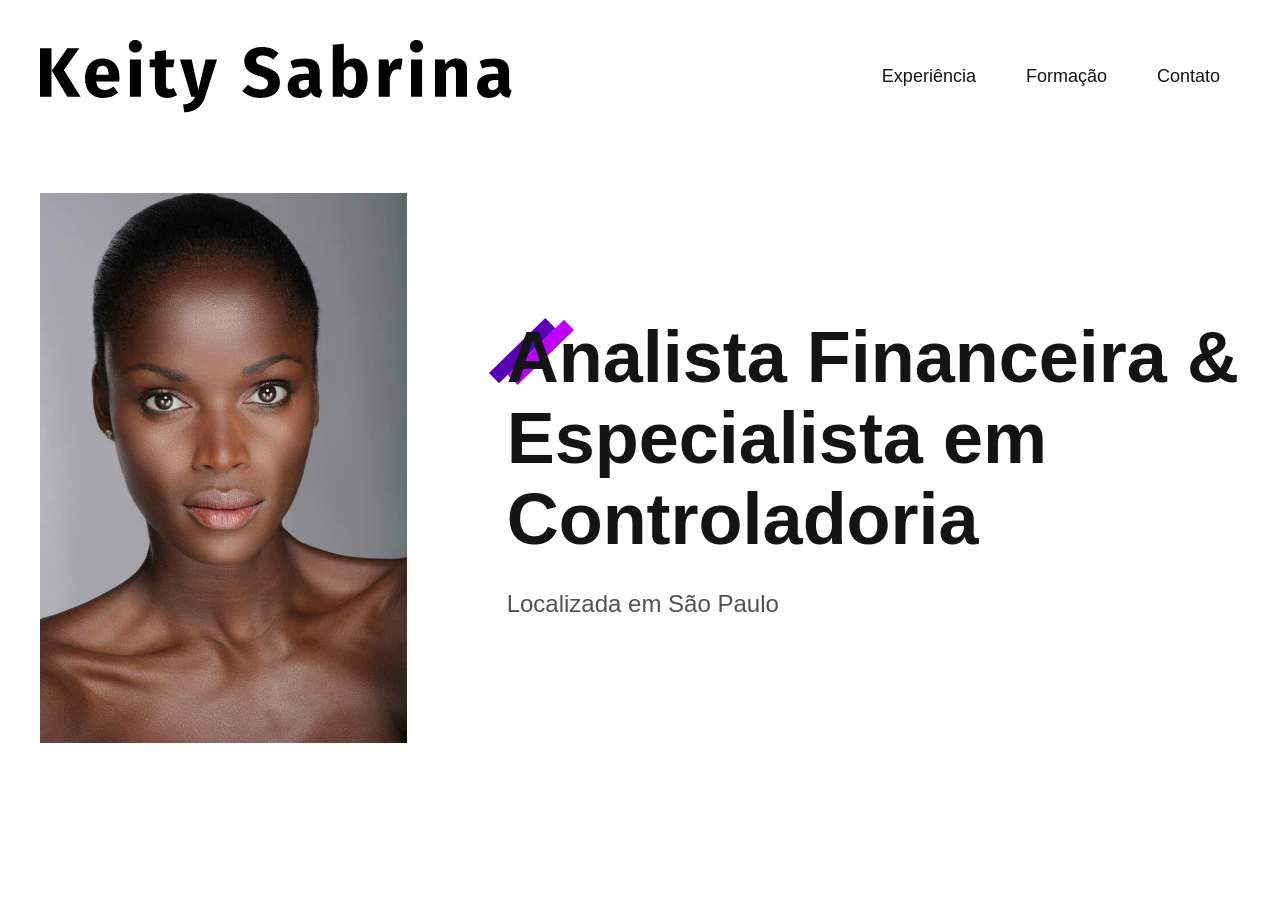
==== index.html @ fabfdf27 "Primeiro commit" ====
<!DOCTYPE html>
<html lang="en">
<head>
    <meta charset="UTF-8">
    <meta name="viewport" content="width=device-width, initial-scale=1.0">
    <title>Keity Sabrina</title>
    <link rel="stylesheet" href="./css/style.css">
</head>
<body>
    <header class="header">
        <img src="./Assets/logo.svg" alt="">
        <nav>
            <ul class="header-menu">
                <li><a href="#experiencia">Experiência</a> </li>
                <li><a href="#formacao">Formação</a> </li>
                <li><a href="#contato">Contato</a> </li>
            </ul>
        </nav>
    </header>

    <main class="introducao">
        <img src="./Assets/teste perfil.jpg" alt="perfil">
        <div>
            <h1>Analista Financeira &<br> Especialista em<br> Controladoria</h1>
            <p>Localizada em São Paulo</p>
        </div>
    </main>
</body>
</html>
---- css/style.css ----
@import "./global.css";
@import "./header.css";
@import "./introducao.css";
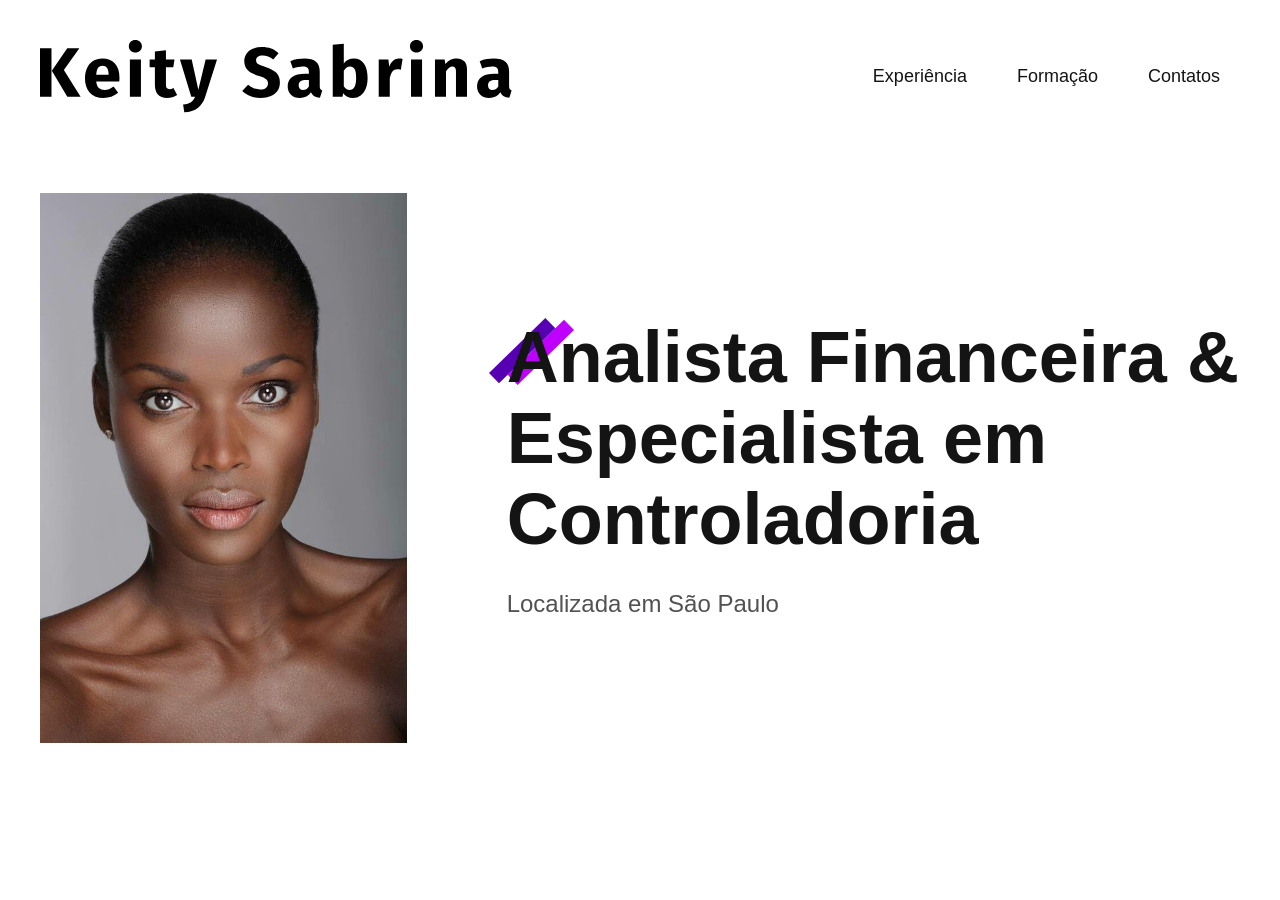
==== commit 6ea152dd: "testee" ====
--- a/index.html
+++ b/index.html
@@ -13,7 +13,7 @@
             <ul class="header-menu">
                 <li><a href="#experiencia">Experiência</a> </li>
                 <li><a href="#formacao">Formação</a> </li>
-                <li><a href="#contato">Contato</a> </li>
+                <li><a href="#contato">Contatos</a> </li>
             </ul>
         </nav>
     </header>
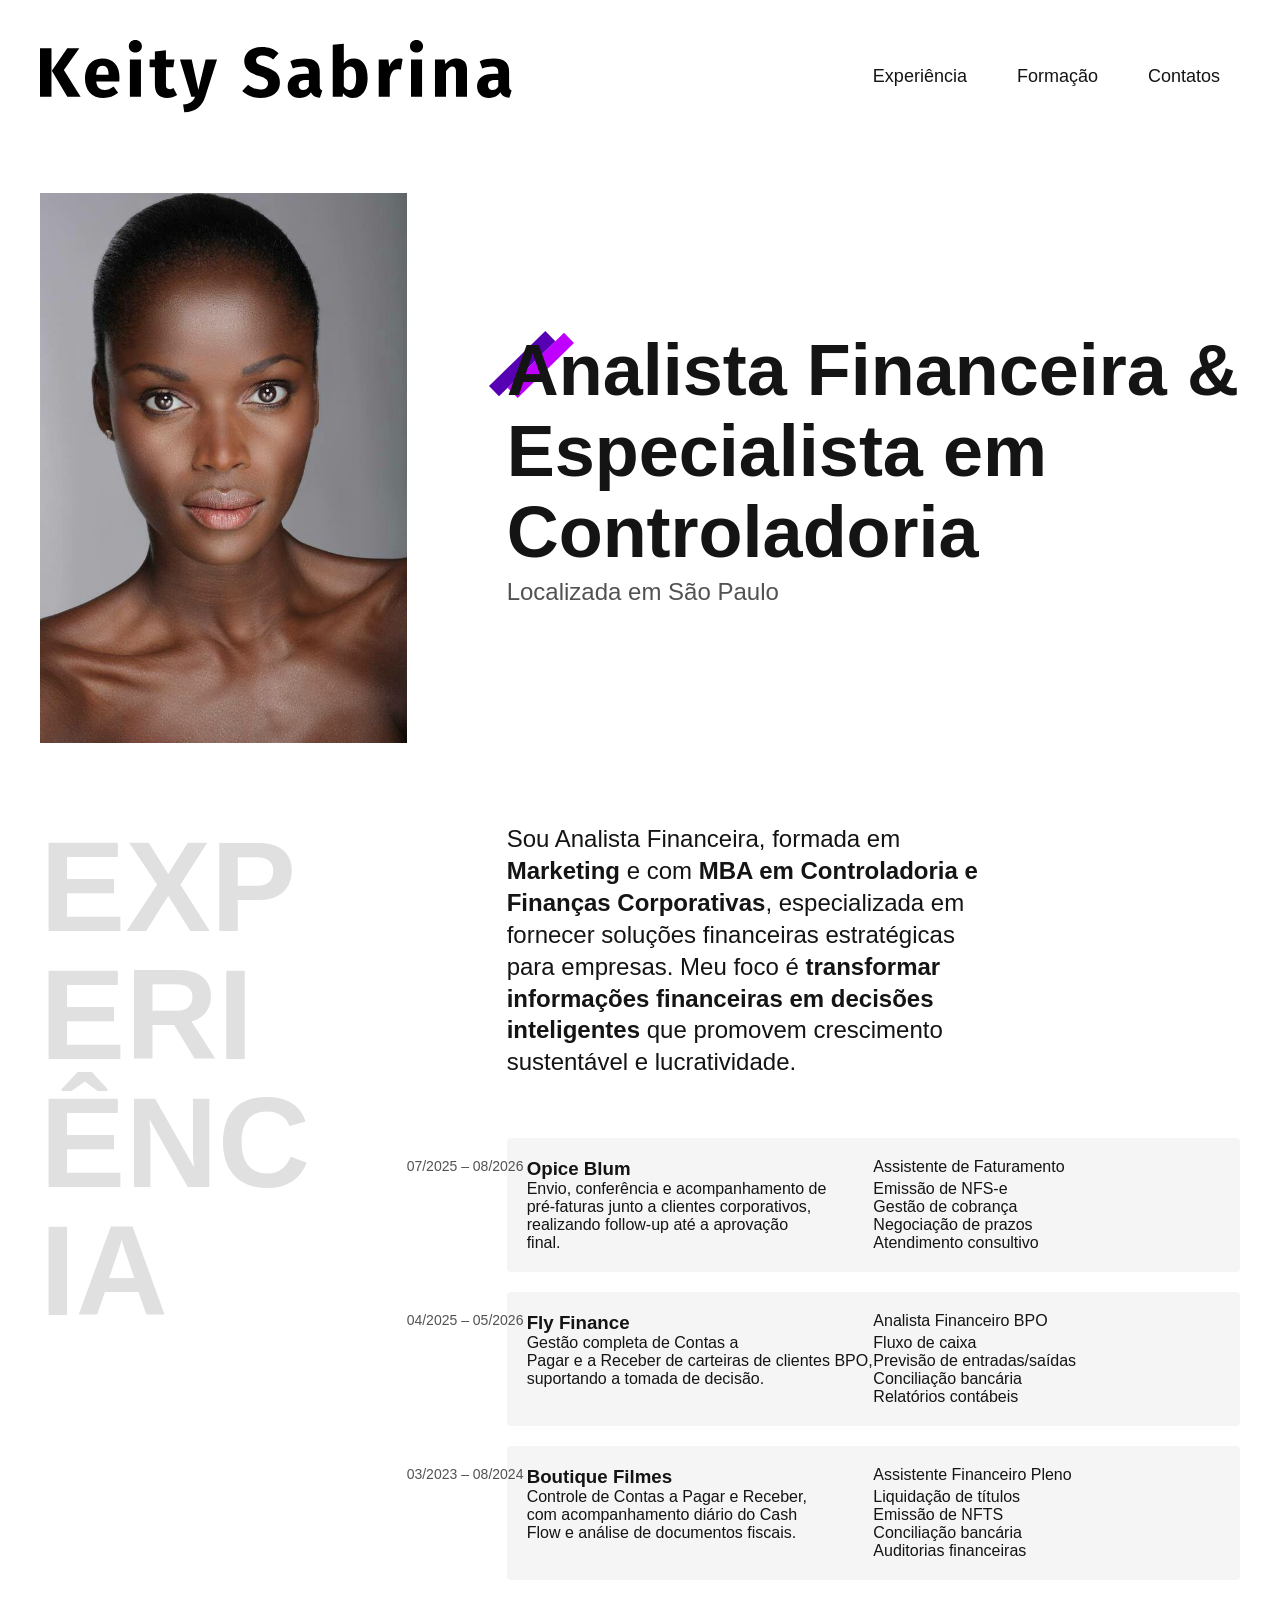
==== commit 1be830e5: "experiencia" ====
--- a/index.html
+++ b/index.html
@@ -25,5 +25,62 @@
             <p>Localizada em São Paulo</p>
         </div>
     </main>
+    <section class="experiencia" id="experiencia" aria-label="Experiência">
+        <h2 class="subtitulo">EXPERIÊNCIA</h2>
+        <div>
+        <p class="experiencia-texto">Sou Analista Financeira, formada em<br> <strong>Marketing</strong> e com <strong>MBA
+             em Controladoria e<br> Finanças Corporativas</strong>, especializada em<br>
+              fornecer soluções financeiras estratégicas<br> para empresas.
+               Meu foco é <strong>transformar<br> informações financeiras em decisões<br>
+                inteligentes</strong> que promovem crescimento<br> sustentável e lucratividade.</p>
+
+                <div class="empresa">
+                <span class="empresa-ano">07/2025 – 08/2026</span>
+                <h3 class="empresa-titulo">Opice Blum</h3>
+                <span class="empresa-titulo">Assistente de Faturamento</span>
+                <p class="empresa-texto">Envio, conferência e acompanhamento de<br> 
+                    pré-faturas junto a clientes corporativos,<br>
+                      realizando follow-up até a aprovação<br>
+                      final.</p>
+                      <ul class="empresa-habilidades">
+                        <li>Emissão de NFS-e </li>
+                        <li>Gestão de cobrança</li>
+                        <li>Negociação de prazos</li>
+                        <li>Atendimento consultivo</li>
+                      </ul>
+                </div>
+                
+                <div class="empresa">
+                <span class="empresa-ano">04/2025 – 05/2026</span>
+                <h3 class="empresa-titulo">Fly Finance</h3>
+                <span class="empresa-titulo">Analista Financeiro BPO</span>
+                <p class="empresa-texto">Gestão completa de Contas a<br>
+                     Pagar e a Receber de carteiras de clientes BPO,<br>
+                      suportando a tomada de decisão.</p>
+                      <ul class="empresa-habilidades">
+                        <li>Fluxo de caixa</li>
+                        <li>Previsão de entradas/saídas</li>
+                        <li>Conciliação bancária</li>
+                        <li>Relatórios contábeis</li>
+                      </ul>
+                </div>
+
+                <div class="empresa">
+                <span class="empresa-ano">03/2023 – 08/2024</span>
+                <h3 class="empresa-titulo">Boutique Filmes</h3>
+                <span class="empresa-titulo">Assistente Financeiro Pleno</span>
+                <p class="empresa-texto"> Controle de Contas a Pagar e Receber,<br>
+                     com acompanhamento diário do Cash<br>
+                      Flow e análise de documentos fiscais.</p>
+                      <ul class="empresa-habilidades">
+                        <li> Liquidação de títulos</li>
+                        <li>Emissão de NFTS</li>
+                        <li> Conciliação bancária</li>
+                        <li>Auditorias financeiras</li>
+                      </ul>
+                </div>
+        </div>
+        
+    </section>
 </body>
 </html>
--- a/css/style.css
+++ b/css/style.css
@@ -1,4 +1,5 @@
 @import "./global.css";
 @import "./header.css";
 @import "./introducao.css";
+@import"./experiencia.css";
 
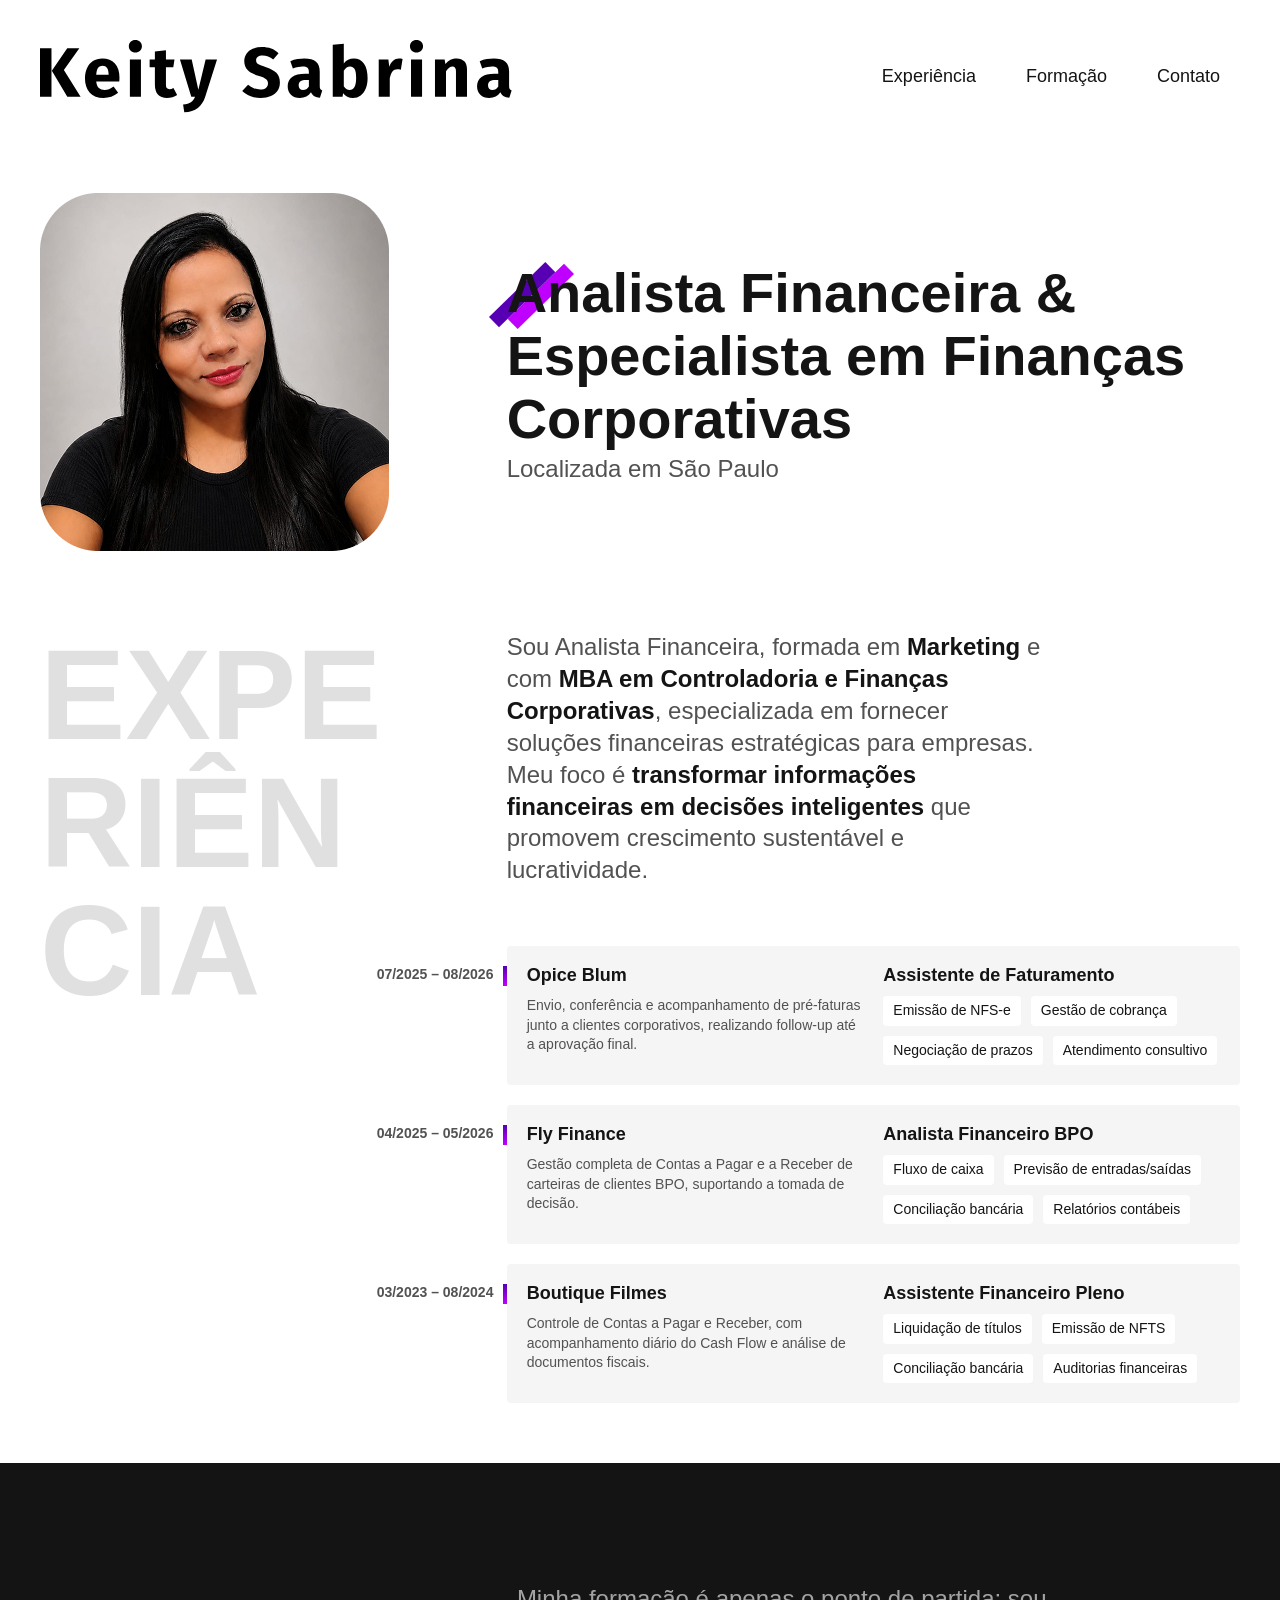
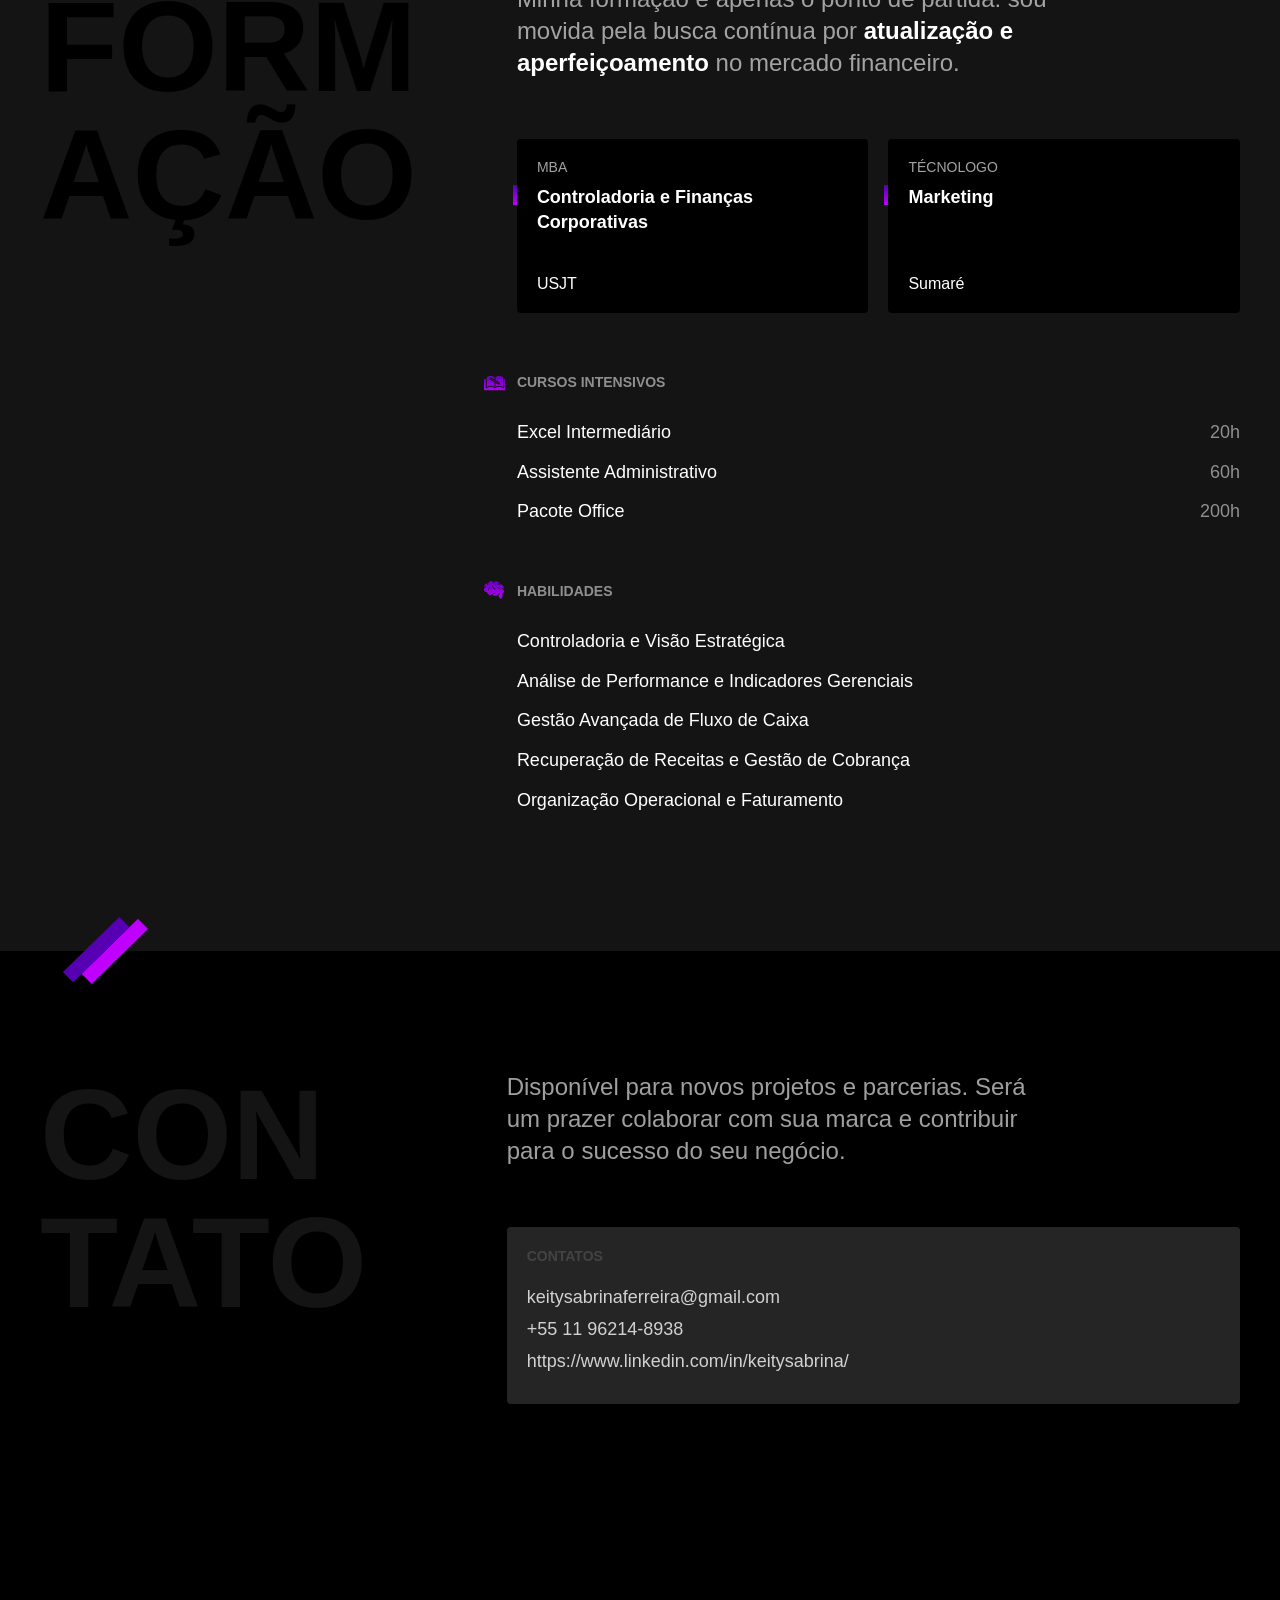
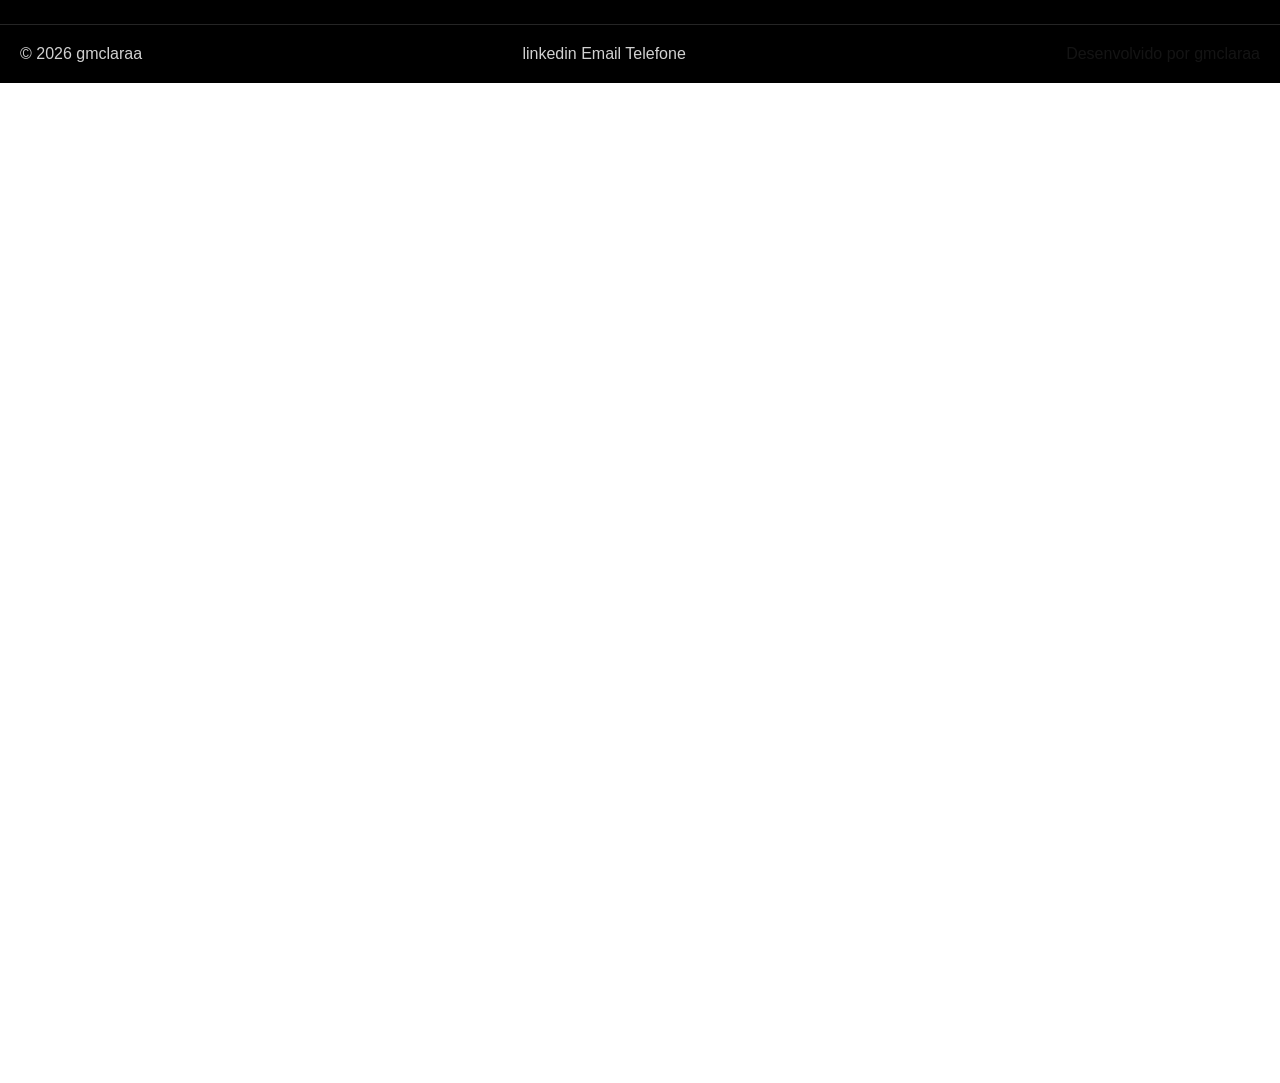
==== commit 8e9b52fd: "footer" ====
--- a/index.html
+++ b/index.html
@@ -13,34 +13,34 @@
             <ul class="header-menu">
                 <li><a href="#experiencia">Experiência</a> </li>
                 <li><a href="#formacao">Formação</a> </li>
-                <li><a href="#contato">Contatos</a> </li>
+                <li><a href="#contato">Contato</a> </li>
             </ul>
         </nav>
     </header>
 
     <main class="introducao">
-        <img src="./Assets/teste perfil.jpg" alt="perfil">
+        <img src="./Assets/perfil.png" alt="perfil">
         <div>
-            <h1>Analista Financeira &<br> Especialista em<br> Controladoria</h1>
+            <h1>Analista Financeira & Especialista em Finanças Corporativas</h1>
             <p>Localizada em São Paulo</p>
         </div>
     </main>
     <section class="experiencia" id="experiencia" aria-label="Experiência">
-        <h2 class="subtitulo">EXPERIÊNCIA</h2>
+        <h2 class="subtitulo">Expe<br>riên<br>cia</h2>
         <div>
-        <p class="experiencia-texto">Sou Analista Financeira, formada em<br> <strong>Marketing</strong> e com <strong>MBA
-             em Controladoria e<br> Finanças Corporativas</strong>, especializada em<br>
-              fornecer soluções financeiras estratégicas<br> para empresas.
-               Meu foco é <strong>transformar<br> informações financeiras em decisões<br>
-                inteligentes</strong> que promovem crescimento<br> sustentável e lucratividade.</p>
+        <p class="experiencia-texto">Sou Analista Financeira, formada em <strong>Marketing</strong> e com <strong>MBA
+             em Controladoria e Finanças Corporativas</strong>, especializada em
+              fornecer soluções financeiras estratégicas para empresas.
+               Meu foco é <strong>transformar informações financeiras em decisões
+                inteligentes</strong> que promovem crescimento sustentável e lucratividade.</p>
 
                 <div class="empresa">
                 <span class="empresa-ano">07/2025 – 08/2026</span>
                 <h3 class="empresa-titulo">Opice Blum</h3>
                 <span class="empresa-titulo">Assistente de Faturamento</span>
-                <p class="empresa-texto">Envio, conferência e acompanhamento de<br> 
-                    pré-faturas junto a clientes corporativos,<br>
-                      realizando follow-up até a aprovação<br>
+                <p class="empresa-texto">Envio, conferência e acompanhamento de
+                    pré-faturas junto a clientes corporativos,
+                      realizando follow-up até a aprovação
                       final.</p>
                       <ul class="empresa-habilidades">
                         <li>Emissão de NFS-e </li>
@@ -54,8 +54,8 @@
                 <span class="empresa-ano">04/2025 – 05/2026</span>
                 <h3 class="empresa-titulo">Fly Finance</h3>
                 <span class="empresa-titulo">Analista Financeiro BPO</span>
-                <p class="empresa-texto">Gestão completa de Contas a<br>
-                     Pagar e a Receber de carteiras de clientes BPO,<br>
+                <p class="empresa-texto">Gestão completa de Contas a
+                     Pagar e a Receber de carteiras de clientes BPO,
                       suportando a tomada de decisão.</p>
                       <ul class="empresa-habilidades">
                         <li>Fluxo de caixa</li>
@@ -69,8 +69,8 @@
                 <span class="empresa-ano">03/2023 – 08/2024</span>
                 <h3 class="empresa-titulo">Boutique Filmes</h3>
                 <span class="empresa-titulo">Assistente Financeiro Pleno</span>
-                <p class="empresa-texto"> Controle de Contas a Pagar e Receber,<br>
-                     com acompanhamento diário do Cash<br>
+                <p class="empresa-texto"> Controle de Contas a Pagar e Receber,
+                     com acompanhamento diário do Cash
                       Flow e análise de documentos fiscais.</p>
                       <ul class="empresa-habilidades">
                         <li> Liquidação de títulos</li>
@@ -80,7 +80,83 @@
                       </ul>
                 </div>
         </div>
-        
-    </section>
+        </section>
+
+        <section class="formacao" id="formacao" aria-label="Formação">
+            <div class="formacao-container">
+                <h2 class="subtitulo">Form<br>ação</h2>
+                <div>
+                    <p class="formacao-texto">Minha formação é apenas o ponto de partida:
+                         sou movida pela busca contínua por <strong>atualização e aperfeiçoamento</strong> 
+                         no mercado financeiro.</p>
+
+                         <ul class="faculdade-lista">
+                            <li class="faculdade">
+                                <span class="faculdade-tipo">MBA</span>
+                                <h3 class="faculdade-curso">Controladoria e Finanças Corporativas</h3>
+                                <span class="faculdade-instituição">USJT</span>
+                            </li>
+                            <li class="faculdade">
+                                <span class="faculdade-tipo">Técnologo</span>
+                                <h3 class="faculdade-curso">Marketing</h3>
+                                <span class="faculdade-instituição">Sumaré</span>
+                            </li>
+                         </ul>
+
+                         <div class="formacao-extra">
+                            <div class="cursos">
+                                <h3>Cursos Intensivos</h3>
+                                <ul>
+                                    <li>Excel Intermediário <span>20h</span></li>
+                                    <li>Assistente Administrativo<span>60h</span></li>
+                                    <li>Pacote Office <span>200h</span></li>
+                                </ul>
+                            </div>
+
+                              <div class="habilidades">
+                                <h3>Habilidades</h3>
+                                <ul>
+                                    <li>Controladoria e Visão Estratégica</li>
+                                    <li>Análise de Performance e Indicadores Gerenciais</li>
+                                    <li>Gestão Avançada de Fluxo de Caixa</li>
+                                    <li>Recuperação de Receitas e Gestão de Cobrança</li>
+                                    <li>Organização Operacional e Faturamento</li>
+                                </ul>
+                            </div>
+                         </div>
+                </div>
+            </div>
+        </section>
+
+        <footer class="footer" id="contato">
+            
+            <div class="footer-container">
+                 
+                <h2 class="subtitulo">con<br>tato</h2>
+                <div class="footer-conteudo">
+
+                <p class="footer-texto">Disponível para novos projetos e parcerias.
+                     Será um prazer colaborar com sua marca e contribuir para o sucesso do seu negócio.</p>
+                     
+                     <div class="footer-contatos">
+                                <span>Contatos</span>
+                                <a href="">keitysabrinaferreira@gmail.com</a>
+                                <a href="">+55 11 96214-8938</a>
+                                <a href="">https://www.linkedin.com/in/keitysabrina/<a>
+                      </div>
+                </div>
+                 
+            </div>
+
+            <div class="footer-bottom">
+                <span>© 2026 gmclaraa</span>
+                <div class="footer-links">
+                    <a href="">linkedin</a>
+                    <a href="">Email</a>
+                    <a href="">Telefone</a>
+                </div>
+                    <span>Desenvolvido por gmclaraa</span>
+            </div>
+        </footer>
 </body>
 </html>
--- a/css/style.css
+++ b/css/style.css
@@ -2,4 +2,6 @@
 @import "./header.css";
 @import "./introducao.css";
 @import"./experiencia.css";
+@import"./formacao.css";
+@import"./footer.css";
 
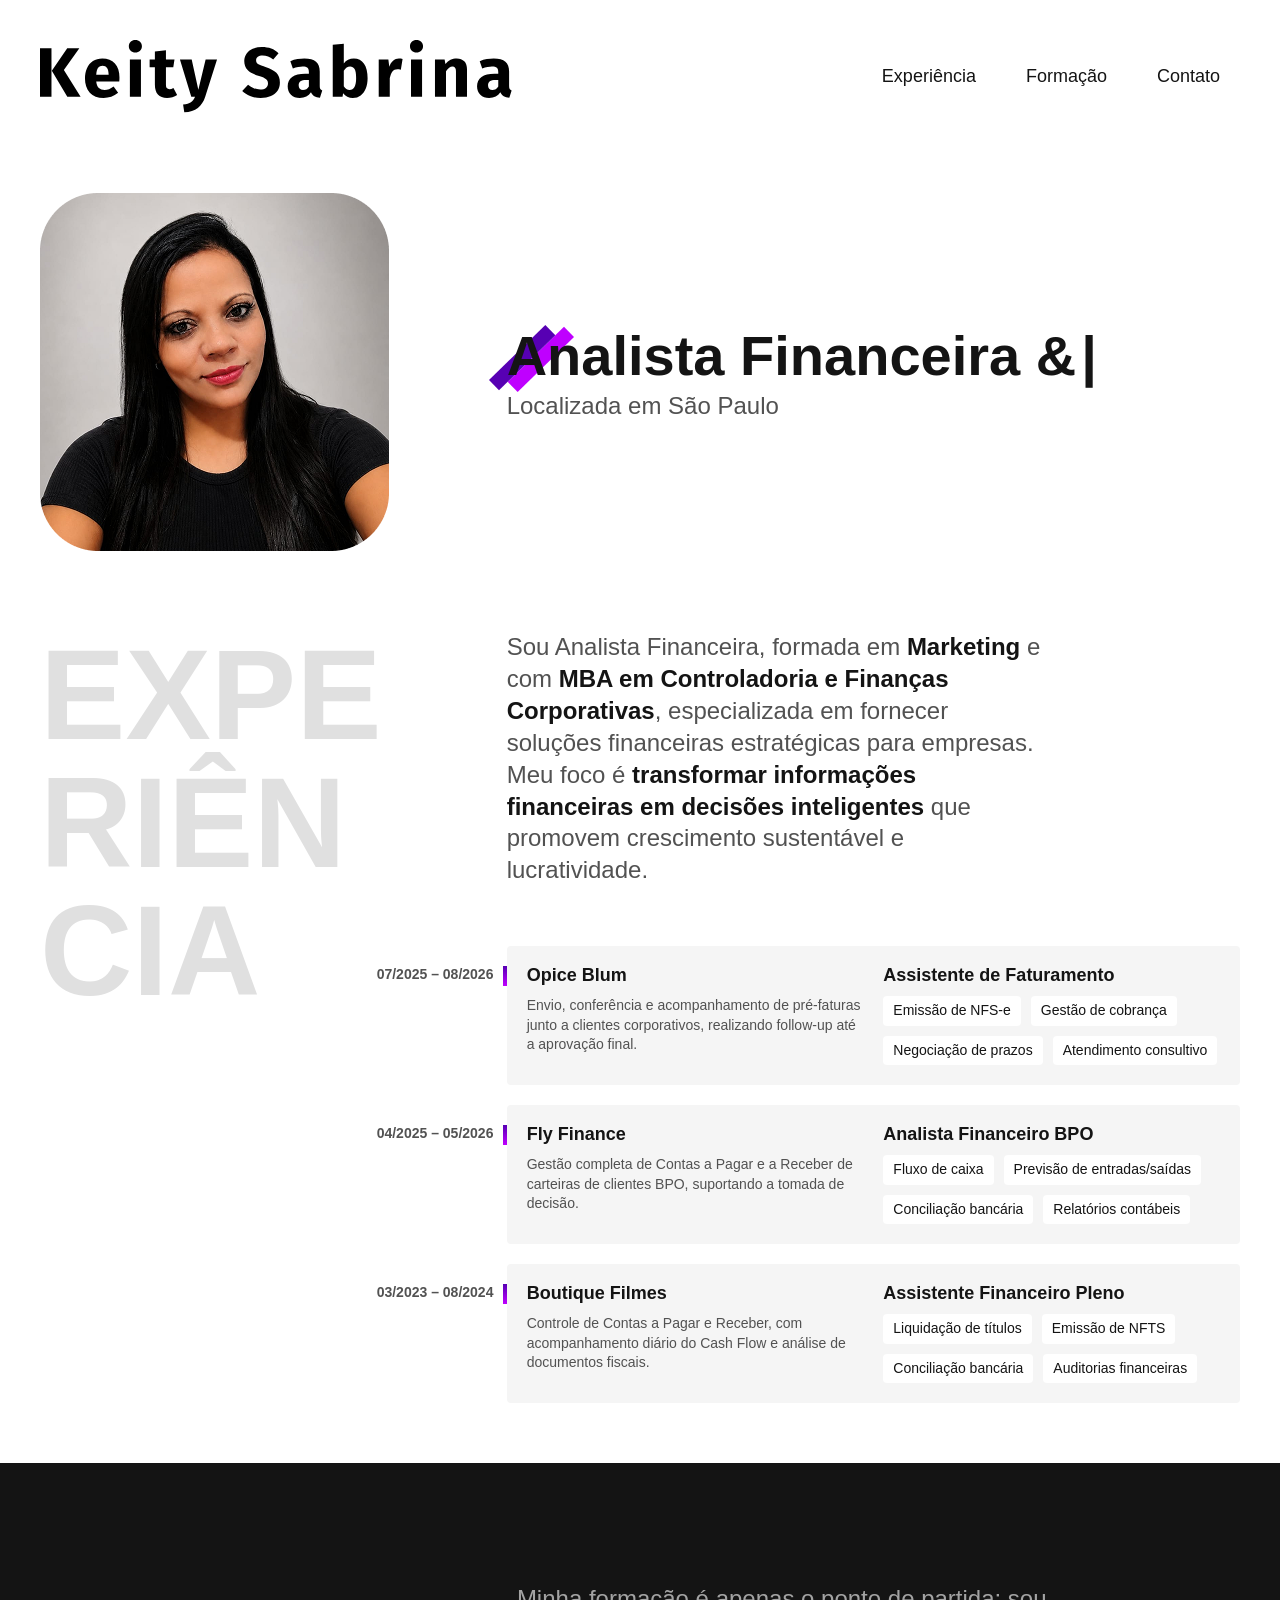
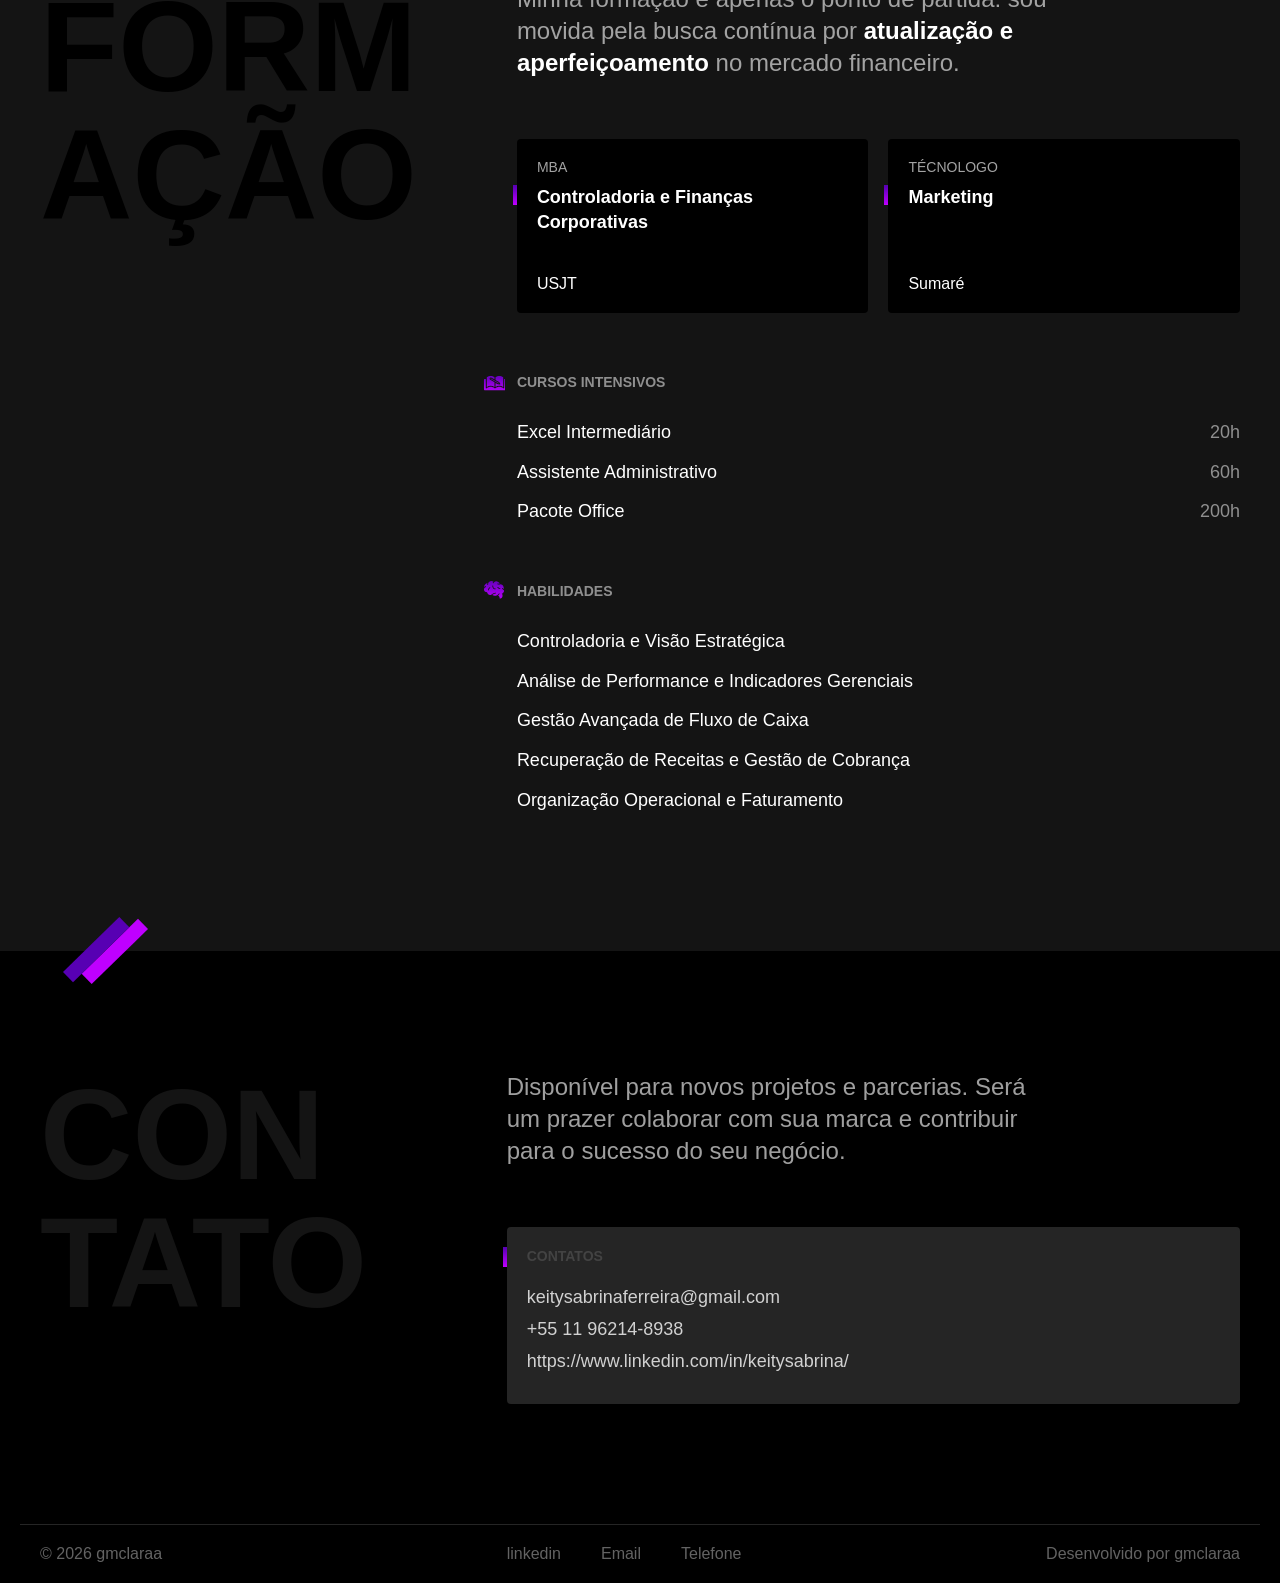
==== commit 0b2f759f: "finalizando detalhes" ====
--- a/index.html
+++ b/index.html
@@ -25,7 +25,7 @@
             <p>Localizada em São Paulo</p>
         </div>
     </main>
-    <section class="experiencia" id="experiencia" aria-label="Experiência">
+    <section class="experiencia js-scroll" id="experiencia" id="experiencia" aria-label="Experiência">
         <h2 class="subtitulo">Expe<br>riên<br>cia</h2>
         <div>
         <p class="experiencia-texto">Sou Analista Financeira, formada em <strong>Marketing</strong> e com <strong>MBA
@@ -82,8 +82,8 @@
         </div>
         </section>
 
-        <section class="formacao" id="formacao" aria-label="Formação">
-            <div class="formacao-container">
+        <section class="formacao " id="formacao" id="formacao" aria-label="Formação">
+            <div class="formacao-container js-scroll">
                 <h2 class="subtitulo">Form<br>ação</h2>
                 <div>
                     <p class="formacao-texto">Minha formação é apenas o ponto de partida:
@@ -128,11 +128,11 @@
             </div>
         </section>
 
-        <footer class="footer" id="contato">
+        <footer class="footer " id="contato" aria-label="Contato">
             
-            <div class="footer-container">
+            <div class="footer-container js-scroll">
                  
-                <h2 class="subtitulo">con<br>tato</h2>
+                <h2 class="subtitulo">Con<br>tato</h2>
                 <div class="footer-conteudo">
 
                 <p class="footer-texto">Disponível para novos projetos e parcerias.
@@ -140,9 +140,9 @@
                      
                      <div class="footer-contatos">
                                 <span>Contatos</span>
-                                <a href="">keitysabrinaferreira@gmail.com</a>
-                                <a href="">+55 11 96214-8938</a>
-                                <a href="">https://www.linkedin.com/in/keitysabrina/<a>
+                                <a href="mailto:keitysabrinaferreira@gmail.com">keitysabrinaferreira@gmail.com</a>
+                                <a href="https://wa.me/5511962148938">+55 11 96214-8938</a>
+                                <a href="https://www.linkedin.com/in/keitysabrina/">https://www.linkedin.com/in/keitysabrina/<a>
                       </div>
                 </div>
                  
@@ -151,12 +151,13 @@
             <div class="footer-bottom">
                 <span>© 2026 gmclaraa</span>
                 <div class="footer-links">
-                    <a href="">linkedin</a>
-                    <a href="">Email</a>
-                    <a href="">Telefone</a>
+                    <a href="https://www.linkedin.com/in/keitysabrina/">linkedin</a>
+                    <a href="mailto:keitysabrinaferreira@gmail.com">Email</a>
+                    <a href="https://wa.me/5511962148938">Telefone</a>
                 </div>
-                    <span>Desenvolvido por gmclaraa</span>
+                    <a href="https://github.com/gmclaraa">Desenvolvido por gmclaraa</a>
             </div>
         </footer>
+       <script src="script.js"></script>
 </body>
 </html>
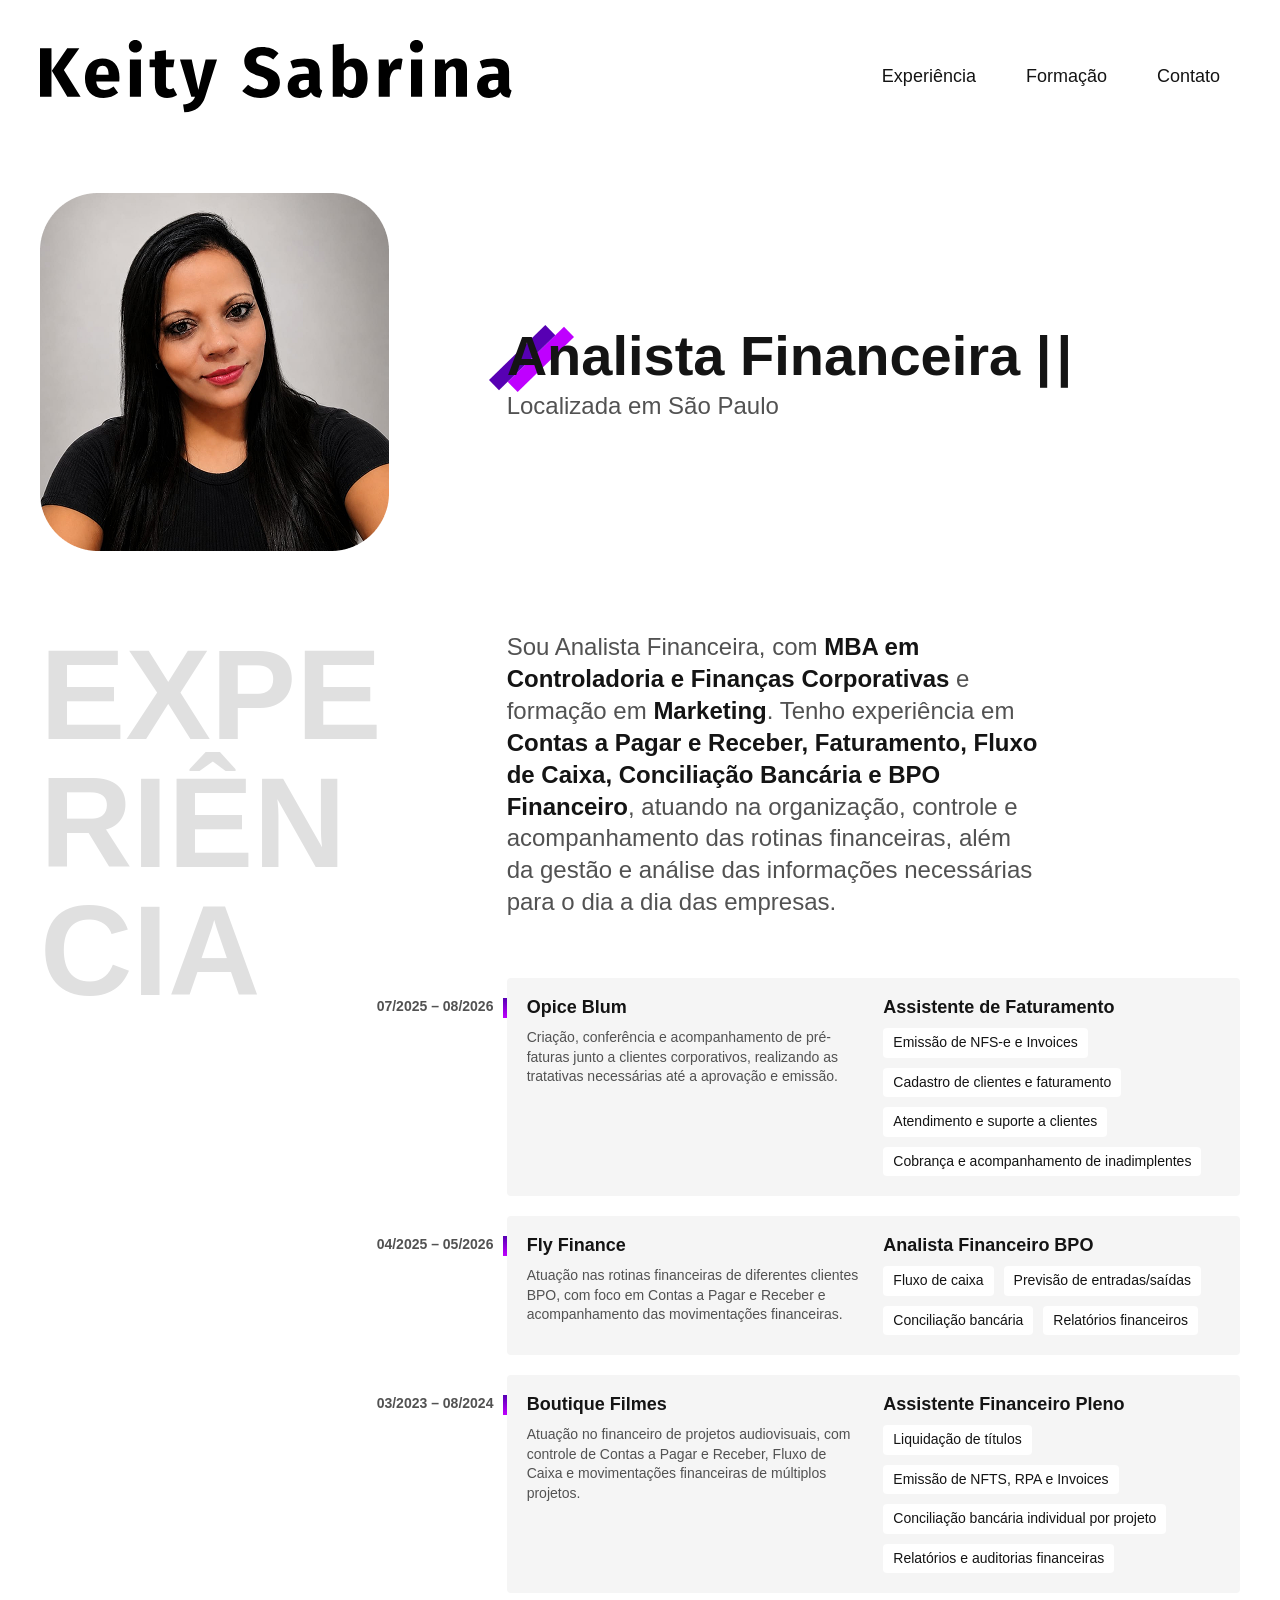
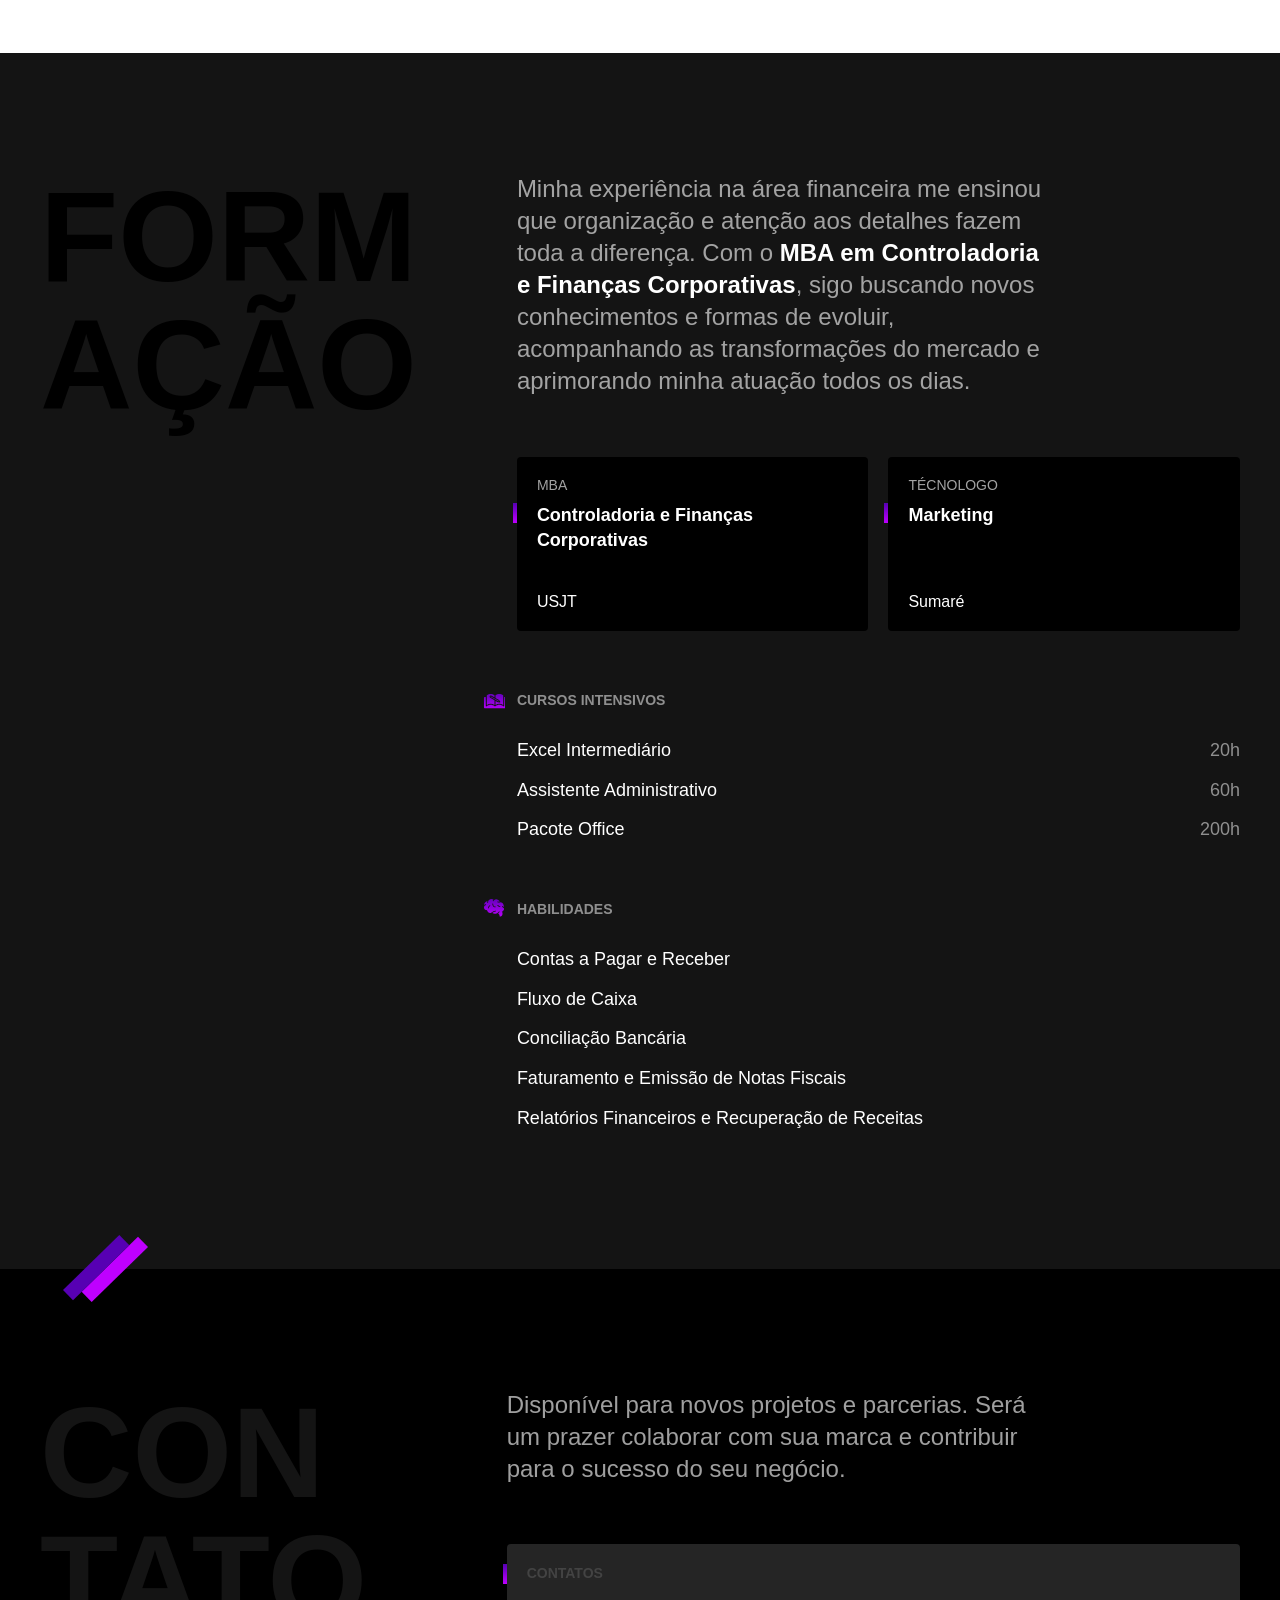
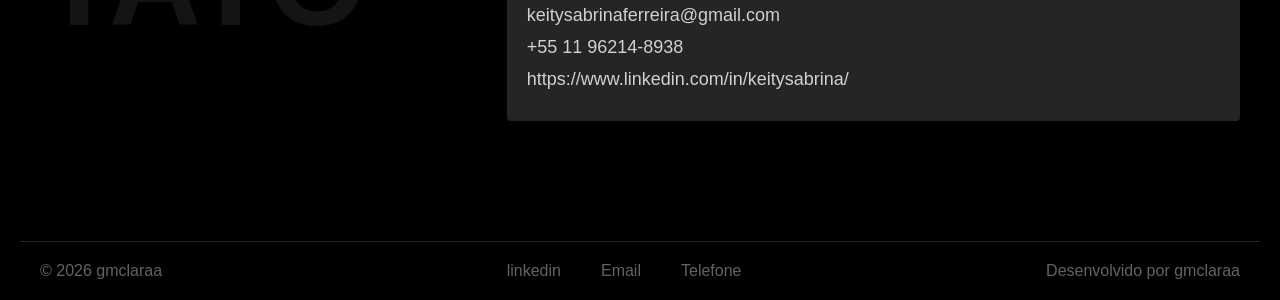
==== commit 0e178357: "algumas alterações html" ====
--- a/index.html
+++ b/index.html
@@ -1,11 +1,13 @@
 <!DOCTYPE html>
 <html lang="en">
+
 <head>
     <meta charset="UTF-8">
     <meta name="viewport" content="width=device-width, initial-scale=1.0">
     <title>Keity Sabrina</title>
     <link rel="stylesheet" href="./css/style.css">
 </head>
+
 <body>
     <header class="header">
         <img src="./Assets/logo.svg" alt="">
@@ -21,143 +23,141 @@
     <main class="introducao">
         <img src="./Assets/perfil.png" alt="perfil">
         <div>
-            <h1>Analista Financeira & Especialista em Finanças Corporativas</h1>
+            <h1>Analista Financeira | Finanças Corporativas</h1>
             <p>Localizada em São Paulo</p>
         </div>
     </main>
     <section class="experiencia js-scroll" id="experiencia" id="experiencia" aria-label="Experiência">
         <h2 class="subtitulo">Expe<br>riên<br>cia</h2>
         <div>
-        <p class="experiencia-texto">Sou Analista Financeira, formada em <strong>Marketing</strong> e com <strong>MBA
-             em Controladoria e Finanças Corporativas</strong>, especializada em
-              fornecer soluções financeiras estratégicas para empresas.
-               Meu foco é <strong>transformar informações financeiras em decisões
-                inteligentes</strong> que promovem crescimento sustentável e lucratividade.</p>
+            <p class="experiencia-texto">Sou Analista Financeira, com <strong>MBA em Controladoria e Finanças
+                    Corporativas</strong> e formação em <strong>Marketing</strong>. Tenho experiência em <strong>Contas
+                    a Pagar e Receber, Faturamento, Fluxo de Caixa, Conciliação Bancária e BPO Financeiro</strong>,
+                atuando na organização, controle e acompanhamento das rotinas financeiras, além da gestão e análise das
+                informações necessárias para o dia a dia das empresas.</p>
 
-                <div class="empresa">
+            <div class="empresa">
                 <span class="empresa-ano">07/2025 – 08/2026</span>
                 <h3 class="empresa-titulo">Opice Blum</h3>
                 <span class="empresa-titulo">Assistente de Faturamento</span>
-                <p class="empresa-texto">Envio, conferência e acompanhamento de
-                    pré-faturas junto a clientes corporativos,
-                      realizando follow-up até a aprovação
-                      final.</p>
-                      <ul class="empresa-habilidades">
-                        <li>Emissão de NFS-e </li>
-                        <li>Gestão de cobrança</li>
-                        <li>Negociação de prazos</li>
-                        <li>Atendimento consultivo</li>
-                      </ul>
-                </div>
-                
-                <div class="empresa">
+                <p class="empresa-texto">Criação, conferência e acompanhamento de pré-faturas junto a clientes
+                    corporativos, realizando as tratativas necessárias até a aprovação e emissão.</p>
+                <ul class="empresa-habilidades">
+                    <li>Emissão de NFS-e e Invoices</li>
+                    <li>Cadastro de clientes e faturamento</li>
+                    <li>Atendimento e suporte a clientes</li>
+                    <li>Cobrança e acompanhamento de inadimplentes</li>
+                </ul>
+            </div>
+
+            <div class="empresa">
                 <span class="empresa-ano">04/2025 – 05/2026</span>
                 <h3 class="empresa-titulo">Fly Finance</h3>
                 <span class="empresa-titulo">Analista Financeiro BPO</span>
-                <p class="empresa-texto">Gestão completa de Contas a
-                     Pagar e a Receber de carteiras de clientes BPO,
-                      suportando a tomada de decisão.</p>
-                      <ul class="empresa-habilidades">
-                        <li>Fluxo de caixa</li>
-                        <li>Previsão de entradas/saídas</li>
-                        <li>Conciliação bancária</li>
-                        <li>Relatórios contábeis</li>
-                      </ul>
-                </div>
+                <p class="empresa-texto">Atuação nas rotinas financeiras de diferentes clientes BPO, com foco em Contas
+                    a Pagar e Receber e acompanhamento das movimentações financeiras.</p>
+                <ul class="empresa-habilidades">
+                    <li>Fluxo de caixa</li>
+                    <li>Previsão de entradas/saídas</li>
+                    <li>Conciliação bancária</li>
+                    <li>Relatórios financeiros</li>
+                </ul>
+            </div>
 
-                <div class="empresa">
+            <div class="empresa">
                 <span class="empresa-ano">03/2023 – 08/2024</span>
                 <h3 class="empresa-titulo">Boutique Filmes</h3>
                 <span class="empresa-titulo">Assistente Financeiro Pleno</span>
-                <p class="empresa-texto"> Controle de Contas a Pagar e Receber,
-                     com acompanhamento diário do Cash
-                      Flow e análise de documentos fiscais.</p>
-                      <ul class="empresa-habilidades">
-                        <li> Liquidação de títulos</li>
-                        <li>Emissão de NFTS</li>
-                        <li> Conciliação bancária</li>
-                        <li>Auditorias financeiras</li>
-                      </ul>
-                </div>
+                <p class="empresa-texto"> Atuação no financeiro de projetos audiovisuais, com controle de Contas a Pagar
+                    e Receber, Fluxo de Caixa e movimentações financeiras de múltiplos projetos.</p>
+                <ul class="empresa-habilidades">
+                    <li> Liquidação de títulos</li>
+                    <li>Emissão de NFTS, RPA e Invoices</li>
+                    <li>Conciliação bancária individual por projeto</li>
+                    <li>Relatórios e auditorias financeiras</li>
+                </ul>
+            </div>
         </div>
-        </section>
+    </section>
 
-        <section class="formacao " id="formacao" id="formacao" aria-label="Formação">
-            <div class="formacao-container js-scroll">
-                <h2 class="subtitulo">Form<br>ação</h2>
-                <div>
-                    <p class="formacao-texto">Minha formação é apenas o ponto de partida:
-                         sou movida pela busca contínua por <strong>atualização e aperfeiçoamento</strong> 
-                         no mercado financeiro.</p>
+    <section class="formacao " id="formacao" id="formacao" aria-label="Formação">
+        <div class="formacao-container js-scroll">
+            <h2 class="subtitulo">Form<br>ação</h2>
+            <div>
+                <p class="formacao-texto">Minha experiência na área financeira me ensinou que organização e atenção aos
+                    detalhes fazem toda a diferença. Com o <strong>MBA em Controladoria e Finanças
+                        Corporativas</strong>, sigo buscando novos conhecimentos e formas de evoluir, acompanhando as
+                    transformações do mercado e aprimorando minha atuação todos os dias.</p>
 
-                         <ul class="faculdade-lista">
-                            <li class="faculdade">
-                                <span class="faculdade-tipo">MBA</span>
-                                <h3 class="faculdade-curso">Controladoria e Finanças Corporativas</h3>
-                                <span class="faculdade-instituição">USJT</span>
-                            </li>
-                            <li class="faculdade">
-                                <span class="faculdade-tipo">Técnologo</span>
-                                <h3 class="faculdade-curso">Marketing</h3>
-                                <span class="faculdade-instituição">Sumaré</span>
-                            </li>
-                         </ul>
+                <ul class="faculdade-lista">
+                    <li class="faculdade">
+                        <span class="faculdade-tipo">MBA</span>
+                        <h3 class="faculdade-curso">Controladoria e Finanças Corporativas</h3>
+                        <span class="faculdade-instituição">USJT</span>
+                    </li>
+                    <li class="faculdade">
+                        <span class="faculdade-tipo">Técnologo</span>
+                        <h3 class="faculdade-curso">Marketing</h3>
+                        <span class="faculdade-instituição">Sumaré</span>
+                    </li>
+                </ul>
 
-                         <div class="formacao-extra">
-                            <div class="cursos">
-                                <h3>Cursos Intensivos</h3>
-                                <ul>
-                                    <li>Excel Intermediário <span>20h</span></li>
-                                    <li>Assistente Administrativo<span>60h</span></li>
-                                    <li>Pacote Office <span>200h</span></li>
-                                </ul>
-                            </div>
+                <div class="formacao-extra">
+                    <div class="cursos">
+                        <h3>Cursos Intensivos</h3>
+                        <ul>
+                            <li>Excel Intermediário <span>20h</span></li>
+                            <li>Assistente Administrativo<span>60h</span></li>
+                            <li>Pacote Office <span>200h</span></li>
+                        </ul>
+                    </div>
 
-                              <div class="habilidades">
-                                <h3>Habilidades</h3>
-                                <ul>
-                                    <li>Controladoria e Visão Estratégica</li>
-                                    <li>Análise de Performance e Indicadores Gerenciais</li>
-                                    <li>Gestão Avançada de Fluxo de Caixa</li>
-                                    <li>Recuperação de Receitas e Gestão de Cobrança</li>
-                                    <li>Organização Operacional e Faturamento</li>
-                                </ul>
-                            </div>
-                         </div>
+                    <div class="habilidades">
+                        <h3>Habilidades</h3>
+                        <ul>
+                            <li>Contas a Pagar e Receber</li>
+                            <li>Fluxo de Caixa</li>
+                            <li>Conciliação Bancária</li>
+                            <li>Faturamento e Emissão de Notas Fiscais</li>
+                            <li>Relatórios Financeiros e Recuperação de Receitas</li>
+                        </ul>
+                    </div>
                 </div>
             </div>
-        </section>
+        </div>
+    </section>
 
-        <footer class="footer " id="contato" aria-label="Contato">
-            
-            <div class="footer-container js-scroll">
-                 
-                <h2 class="subtitulo">Con<br>tato</h2>
-                <div class="footer-conteudo">
+    <footer class="footer " id="contato" aria-label="Contato">
+
+        <div class="footer-container js-scroll">
+
+            <h2 class="subtitulo">Con<br>tato</h2>
+            <div class="footer-conteudo">
 
                 <p class="footer-texto">Disponível para novos projetos e parcerias.
-                     Será um prazer colaborar com sua marca e contribuir para o sucesso do seu negócio.</p>
-                     
-                     <div class="footer-contatos">
-                                <span>Contatos</span>
-                                <a href="mailto:keitysabrinaferreira@gmail.com">keitysabrinaferreira@gmail.com</a>
-                                <a href="https://wa.me/5511962148938">+55 11 96214-8938</a>
-                                <a href="https://www.linkedin.com/in/keitysabrina/">https://www.linkedin.com/in/keitysabrina/<a>
-                      </div>
+                    Será um prazer colaborar com sua marca e contribuir para o sucesso do seu negócio.</p>
+
+                <div class="footer-contatos">
+                    <span>Contatos</span>
+                    <a href="mailto:keitysabrinaferreira@gmail.com">keitysabrinaferreira@gmail.com</a>
+                    <a href="https://wa.me/5511962148938">+55 11 96214-8938</a>
+                    <a href="https://www.linkedin.com/in/keitysabrina/">https://www.linkedin.com/in/keitysabrina/<a>
                 </div>
-                 
             </div>
 
-            <div class="footer-bottom">
-                <span>© 2026 gmclaraa</span>
-                <div class="footer-links">
-                    <a href="https://www.linkedin.com/in/keitysabrina/">linkedin</a>
-                    <a href="mailto:keitysabrinaferreira@gmail.com">Email</a>
-                    <a href="https://wa.me/5511962148938">Telefone</a>
-                </div>
-                    <a href="https://github.com/gmclaraa">Desenvolvido por gmclaraa</a>
+        </div>
+
+        <div class="footer-bottom">
+            <span>© 2026 gmclaraa</span>
+            <div class="footer-links">
+                <a href="https://www.linkedin.com/in/keitysabrina/">linkedin</a>
+                <a href="mailto:keitysabrinaferreira@gmail.com">Email</a>
+                <a href="https://wa.me/5511962148938">Telefone</a>
             </div>
-        </footer>
-       <script src="script.js"></script>
+            <a href="https://github.com/gmclaraa">Desenvolvido por gmclaraa</a>
+        </div>
+    </footer>
+    <script src="script.js"></script>
 </body>
+
 </html>
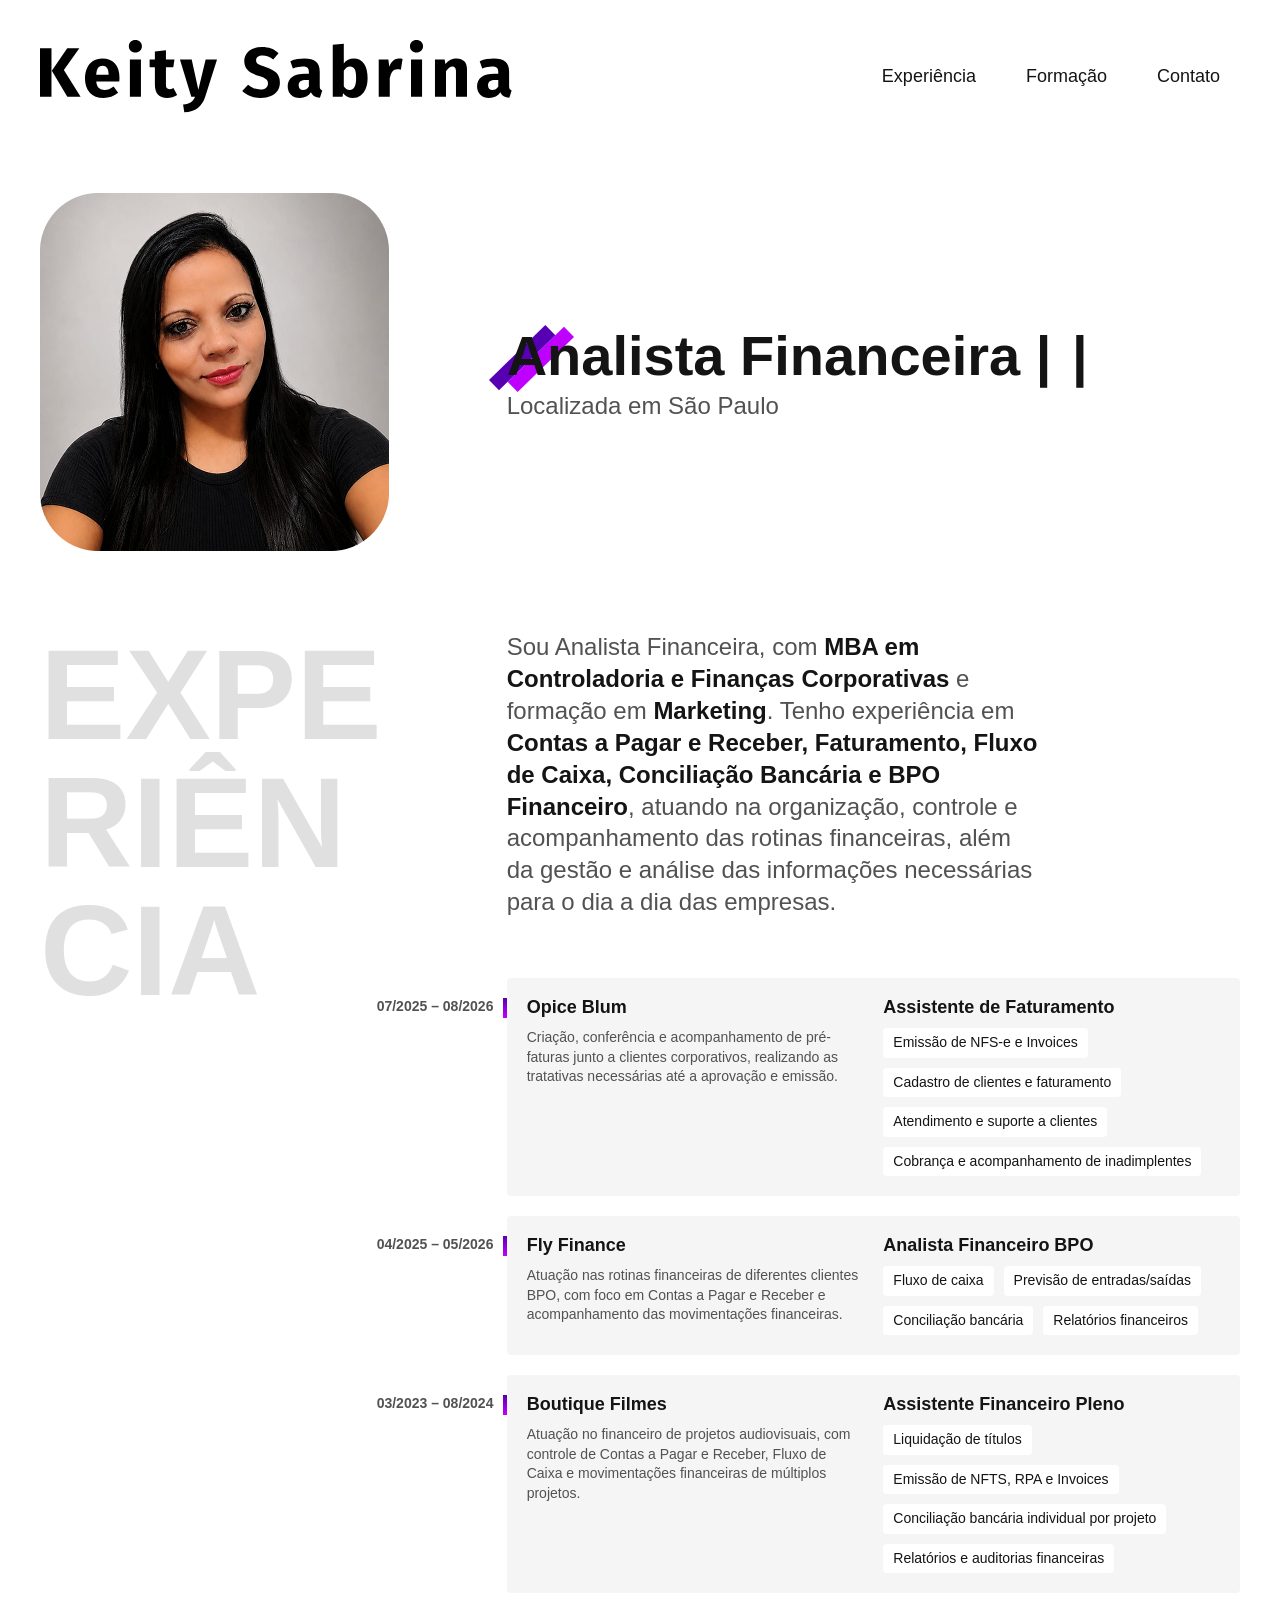
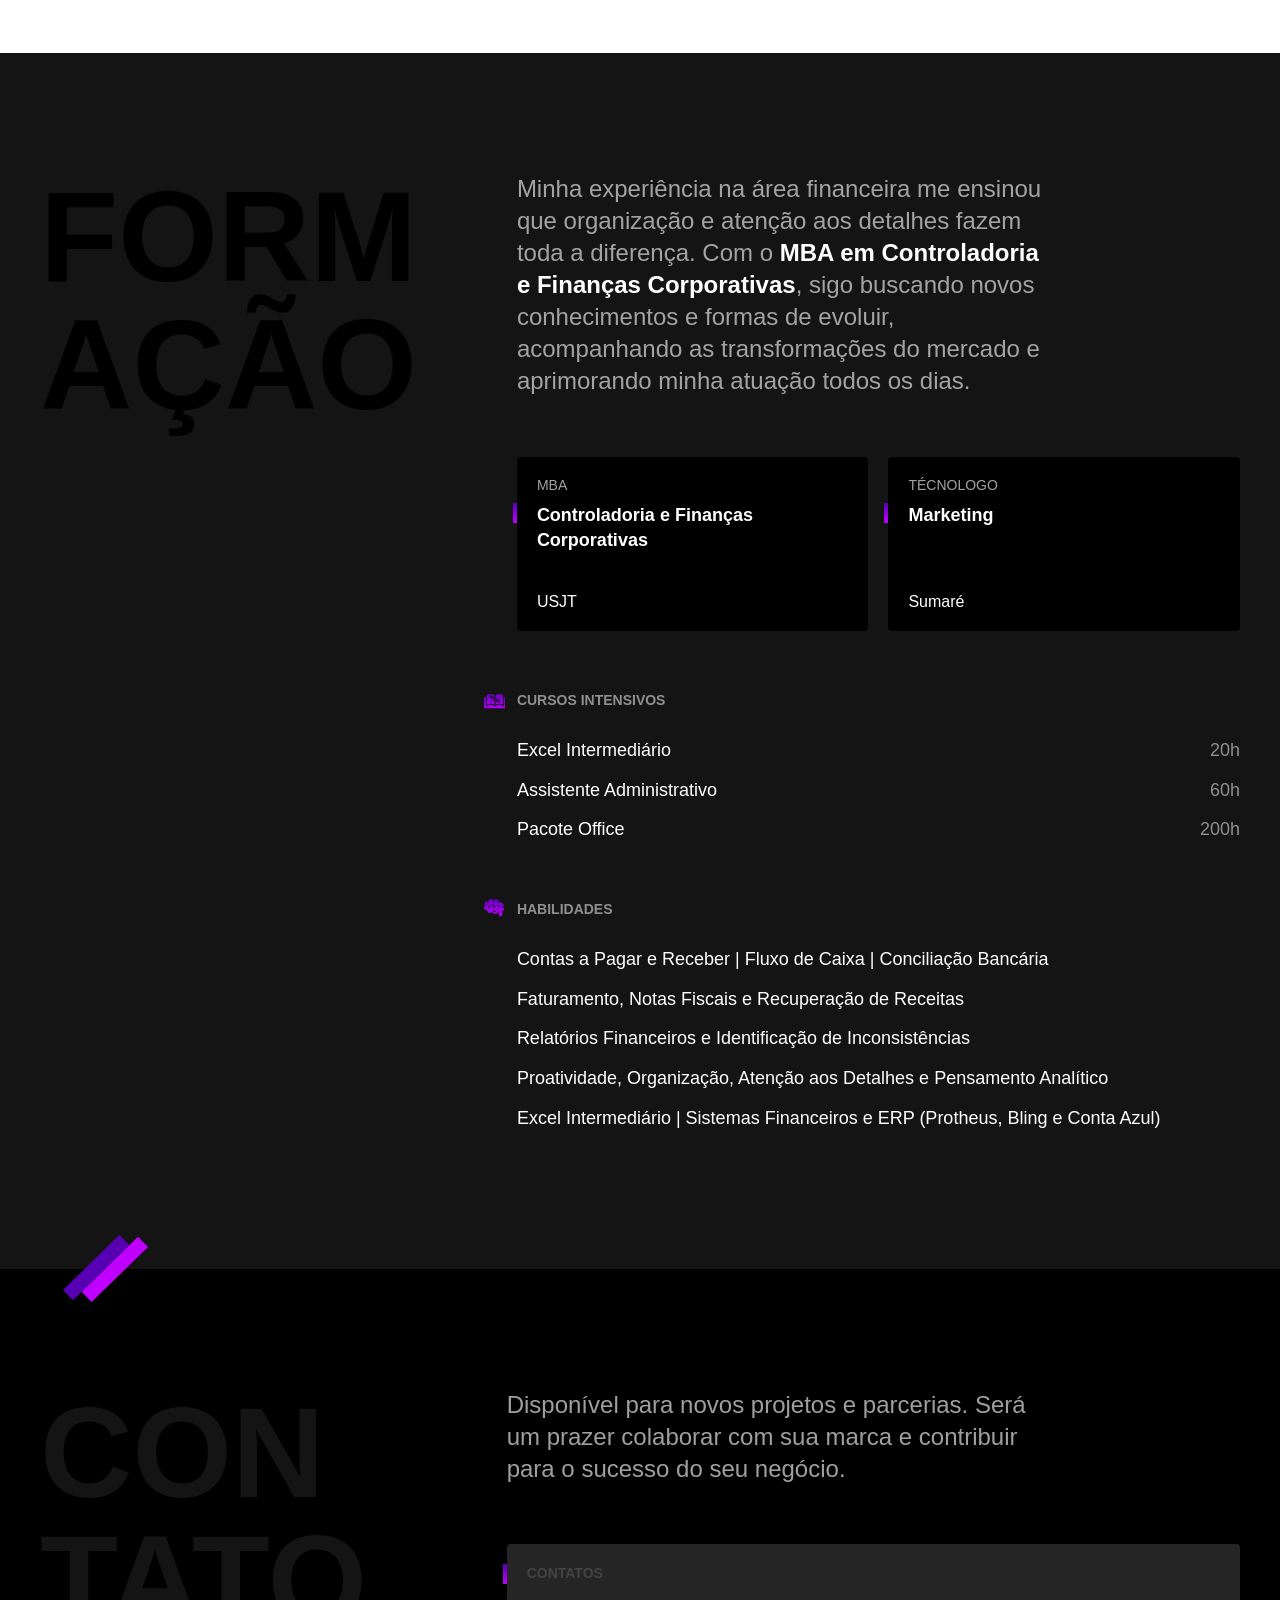
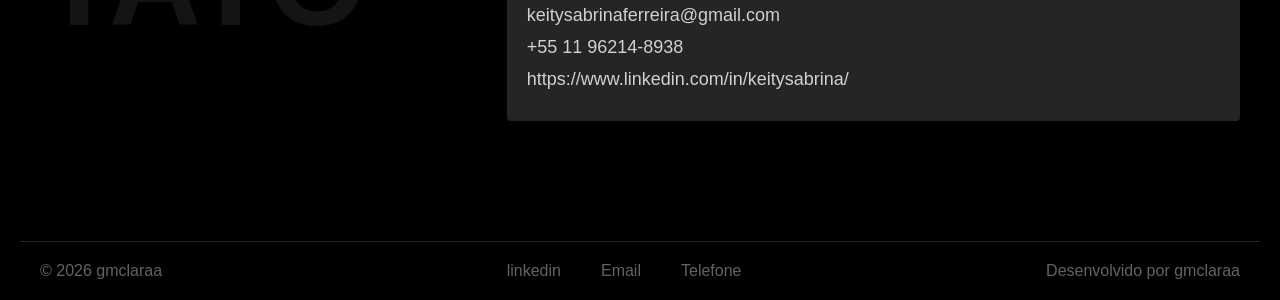
==== commit 6a9a7ed1: "atualizações" ====
--- a/index.html
+++ b/index.html
@@ -19,7 +19,6 @@
             </ul>
         </nav>
     </header>
-
     <main class="introducao">
         <img src="./Assets/perfil.png" alt="perfil">
         <div>
@@ -115,11 +114,11 @@
                     <div class="habilidades">
                         <h3>Habilidades</h3>
                         <ul>
-                            <li>Contas a Pagar e Receber</li>
-                            <li>Fluxo de Caixa</li>
-                            <li>Conciliação Bancária</li>
-                            <li>Faturamento e Emissão de Notas Fiscais</li>
-                            <li>Relatórios Financeiros e Recuperação de Receitas</li>
+                            <li>Contas a Pagar e Receber | Fluxo de Caixa | Conciliação Bancária</li>
+                            <li>Faturamento, Notas Fiscais e Recuperação de Receitas</li>
+                            <li>Relatórios Financeiros e Identificação de Inconsistências</li>
+                            <li>Proatividade, Organização, Atenção aos Detalhes e Pensamento Analítico</li>
+                            <li>Excel Intermediário | Sistemas Financeiros e ERP (Protheus, Bling e Conta Azul)</li>
                         </ul>
                     </div>
                 </div>
